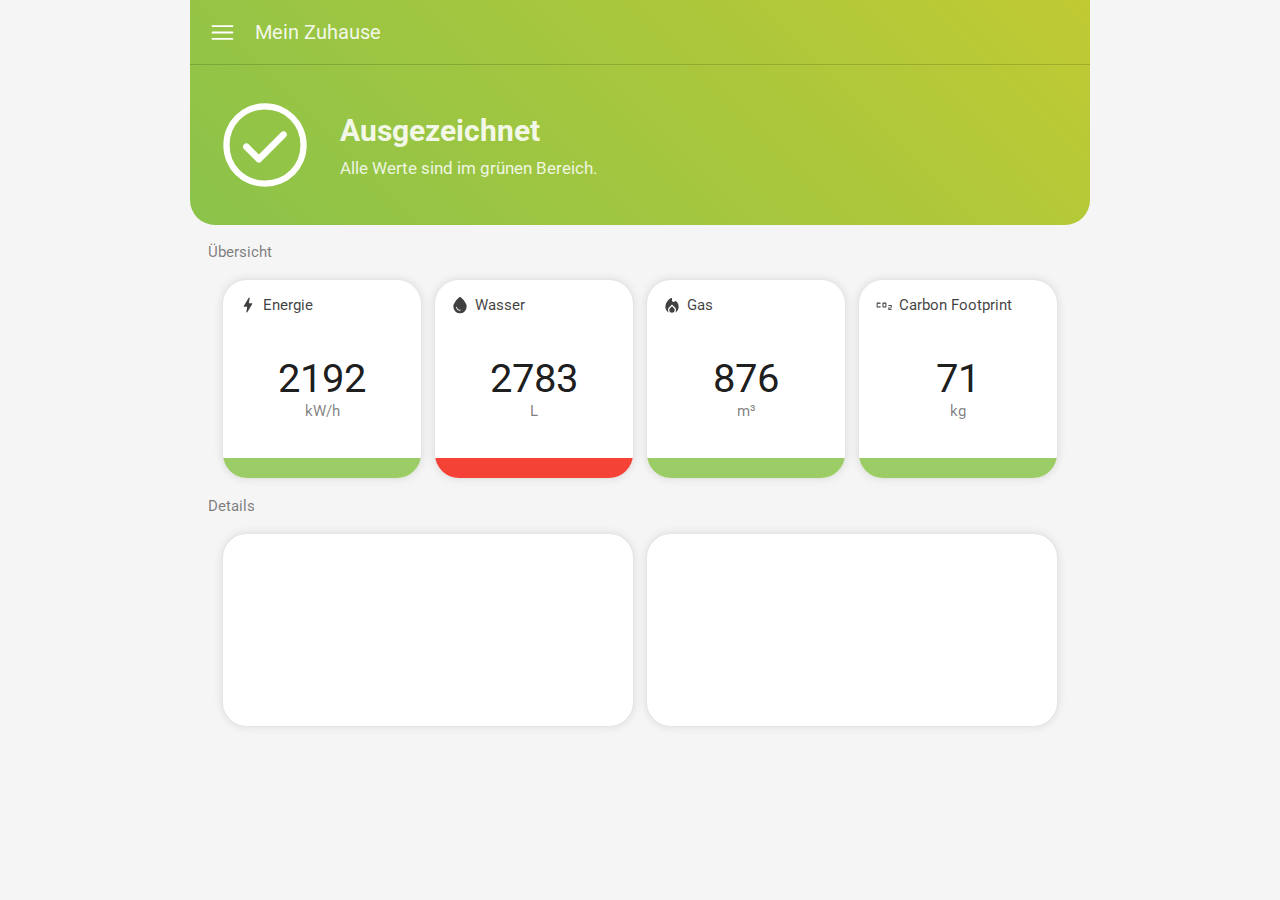
==== gui/index.html @ 5c4f4f7b "Add files via upload" ====
<!DOCTYPE html>

<html lang="de" dir="ltr">

<head>

  <meta charset="utf-8">
  <meta name="viewport" content="width=device-width, initial-scale=1">

  <link rel="stylesheet" href="style.css">
  <link href="https://fonts.googleapis.com/css2?family=Roboto:wght@400;700&display=swap" rel="stylesheet">

  <script type="text/javascript" src="main.js"></script>

  <title>LF10 FIAE</title>

</head>

<body>

  <div id="main_wrapper">

    <div id="header">

      <div id="header_bar">

        <div id="header_bar_icon"></div>
        <div id="header_bar_text">Mein Zuhause</div>

      </div>

      <div id="header_info">

        <div id="header_info_icon"></div>

        <div id="header_info_wrapper">

          <div id="header_info_status">Verbinden...</div>
          <div id="header_info_text"></div>

        </div>

      </div>

    </div>

    <div id="body">

      <div class="body_title">Übersicht</div>

      <div class="tile tile_small">

        <div class="tile_header">
          <div class="tile_header_icon tile_header_icon_power"></div>
          <div class="tile_header_text">Energie</div>
        </div>

        <div class="tile_content">
          <div class="tile_wrapper">
            <div class="tile_value">2192</div>
            <div class="tile_unit">kW/h</div>
          </div>
        </div>

        <div class="tile_footer tile_footer_good"></div>

      </div>


      <div class="tile tile_small">


        <div class="tile_header">
          <div class="tile_header_icon tile_header_icon_water"></div>
          <div class="tile_header_text">Wasser</div>
        </div>

        <div class="tile_content">
          <div class="tile_wrapper">
            <div class="tile_value">2783</div>
            <div class="tile_unit">L</div>
          </div>
        </div>

        <div class="tile_footer tile_footer_bad"></div>

      </div>

      <div class="tile tile_small">


        <div class="tile_header">
          <div class="tile_header_icon tile_header_icon_gas"></div>
          <div class="tile_header_text">Gas</div>
        </div>

        <div class="tile_content">
          <div class="tile_wrapper">
            <div class="tile_value">876</div>
            <div class="tile_unit">m³</div>
          </div>
        </div>

        <div class="tile_footer tile_footer_good"></div>

      </div>

      <div class="tile tile_small">


        <div class="tile_header">
          <div class="tile_header_icon tile_header_icon_carbon"></div>
          <div class="tile_header_text">Carbon Footprint</div>
        </div>

        <div class="tile_content">
          <div class="tile_wrapper">
            <div class="tile_value">71</div>
            <div class="tile_unit">kg</div>
          </div>
        </div>

        <div class="tile_footer tile_footer_good"></div>

      </div>

      <div class="body_title">Details</div>

      <div class="tile tile_large"></div>
      <div class="tile tile_large"></div>

    </div>

  </div>

</body>

</html>
---- gui/style.css ----
body{

  margin: 0;
  padding: 0;

  font-family: "Roboto", sans-serif;
  font-size: 0;
  font-weight: 400;
  color: rgba(0,0,0,0.9);

  background-color: #F5F5F5;

}

div{

  display: inline-block;
  box-sizing: border-box;
  vertical-align: top;

}

#main_wrapper{

  position: absolute;

  width: 100%;
  max-width: 900px;

  left: 50%;
  transform: translateX(-50%);

}

/*----------------------------------------------------------------------------------------------------------*/

#header{

  width: 100%;
  height: 225px;

  border-bottom-left-radius: 25px;
  border-bottom-right-radius: 25px;

  background-color: #9E9E9E;

}

.header_good{ background: linear-gradient(45deg, rgba(139,195,74,1) 0%, rgba(192,202,51,1) 100%); }
.header_warn{ background: linear-gradient(45deg, rgba(255,179,0,1) 0%, rgba(253,216,53,1) 100%);  }
.header_bad { background: linear-gradient(45deg, rgba(211,47,47,1) 0%, rgba(239,83,80,1) 100%); }

#header_bar{

  width: 100%;
  height: 65px;

  border-bottom: 1px solid rgba(0,0,0,0.15);

}

#header_bar_icon{

  width: 65px;
  height: 65px;

  background-image: url("img/hamburger.svg");
  background-position: center;
  background-repeat: no-repeat;
  background-size: 45%;

}

#header_bar_text{

  width: calc(100% - 65px);
  height: 65px;

  font-size: 20px;
  color: rgba(255,255,255,0.9);
  line-height: 65px;

}

#header_info{

  position: relative;
  width: 100%;
  height: calc(100% - 65px);

}

#header_info_icon{

  width: 100px;
  height: 100%;

  margin-left: 25px;

  background-position: center;
  background-repeat: no-repeat;
  background-size: 100%;

}

.header_info_icon_good{ background-image: url("img/gut.svg");     }
.header_info_icon_warn{ background-image: url("img/info.svg");    }
.header_info_icon_bad { background-image: url("img/warnung.svg"); }

#header_info_wrapper{

  position: absolute;
  width: calc(100% - 125px);

  padding-left: 25px;
  padding-right: 25px;

  top: 50%;
  transform: translateY(-50%);

}

#header_info_status{

  width: 100%;

  margin-bottom: 10px;

  font-size: 30px;
  color: rgba(255,255,255,0.9);
  font-weight: 700;

}

#header_info_text{

  width: 100%;
  font-size: 17px;
  color: rgba(255,255,255,0.85);

}

/*----------------------------------------------------------------------------------------------------------*/

#body{

  width: 100%;
  padding: 6px;

  text-align: center;

}

.body_title{

  width: 100%;
  padding: 12px;

  text-align: left;
  font-size: 15px;
  color: rgba(0,0,0,0.5);

}

.tile{

  margin: 6px;
  overflow: hidden;

  border: 1px solid rgba(0,0,0,0.1);
  border-radius: 25px;

  box-shadow: 0px 0px 10px 0px rgba(0,0,0,0.1);
  background-color: #FFFFFF;

  text-align: left;

}

.tile_small{

  width: calc(50% - 12px);
  max-width: 200px;
  max-height: 200px;

}

.tile_large{

  width: calc(100% - 12px);
  max-width: 412px;
  max-height: 200px;

}

.tile_header{

  width: 100%;

  padding: 15px;
  padding-bottom: 0;

}

.tile_header_icon{

  width: 20px;
  height: 20px;

  margin-right: 5px;

  background-position: center;
  background-repeat: no-repeat;
  background-size: 100%;

  background-image: url("img/info.svg");

  opacity: 0.75;

}

.tile_header_icon_power{ background-image: url("img/strom.svg"); }
.tile_header_icon_water{ background-image: url("img/wasser.svg"); }
.tile_header_icon_gas  { background-image: url("img/gas.svg"); }
.tile_header_icon_carbon{ background-image: url("img/carbon.svg"); }

.tile_header_text{

  width: calc(100% - 25px);

  font-size: 15px;
  line-height: 20px;
  color: rgba(0,0,0,0.75);

}

.tile_content{

  position: relative;
  width: 100%;
  height: calc(100% - 55px);

}

.tile_wrapper{

  position: relative;

  width: 100%;

  top: 50%;
  transform: translateY(-50%);

  text-align: center;

}

.tile_value{

  width: 100%;
  font-size: 40px;

}

.tile_unit{

  width: 100%;
  font-size: 15px;
  color: rgba(0,0,0,0.5);

}

.tile_footer{

  width: 100%;
  height: 20px;

  background-color: #9E9E9E;

}

.tile_footer_good{ background-color: #9CCC65; }
.tile_footer_warn{ background-color: #FBC02D; }
.tile_footer_bad { background-color: #F44336; }
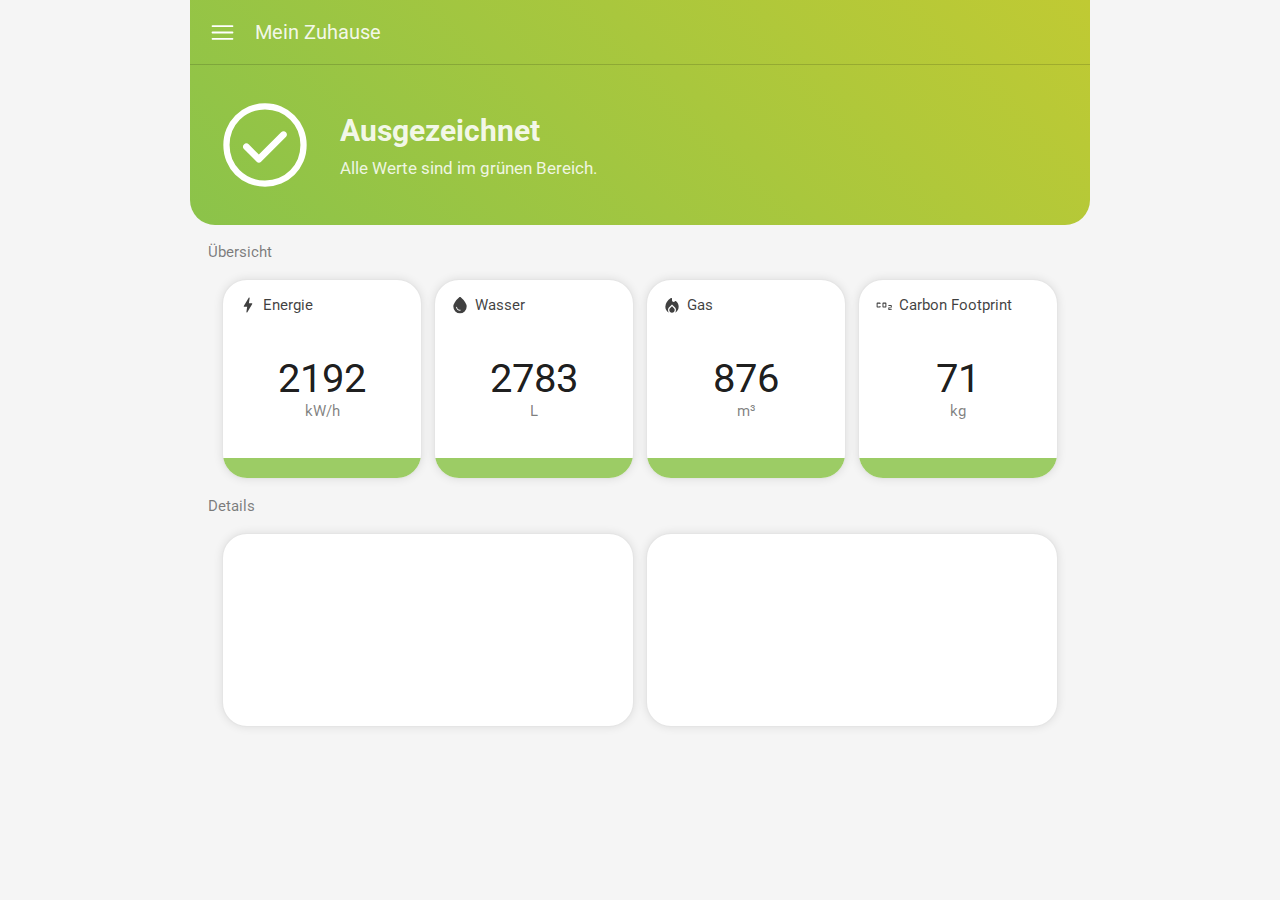
==== commit aa3f486d: "Add files via upload" ====
--- a/gui/index.html
+++ b/gui/index.html
@@ -48,7 +48,7 @@
 
       <div class="body_title">Übersicht</div>
 
-      <div class="tile tile_small">
+      <div class="tile tile_small" id="energie">
 
         <div class="tile_header">
           <div class="tile_header_icon tile_header_icon_power"></div>
@@ -82,7 +82,7 @@
           </div>
         </div>
 
-        <div class="tile_footer tile_footer_bad"></div>
+        <div class="tile_footer tile_footer_good"></div>
 
       </div>
 
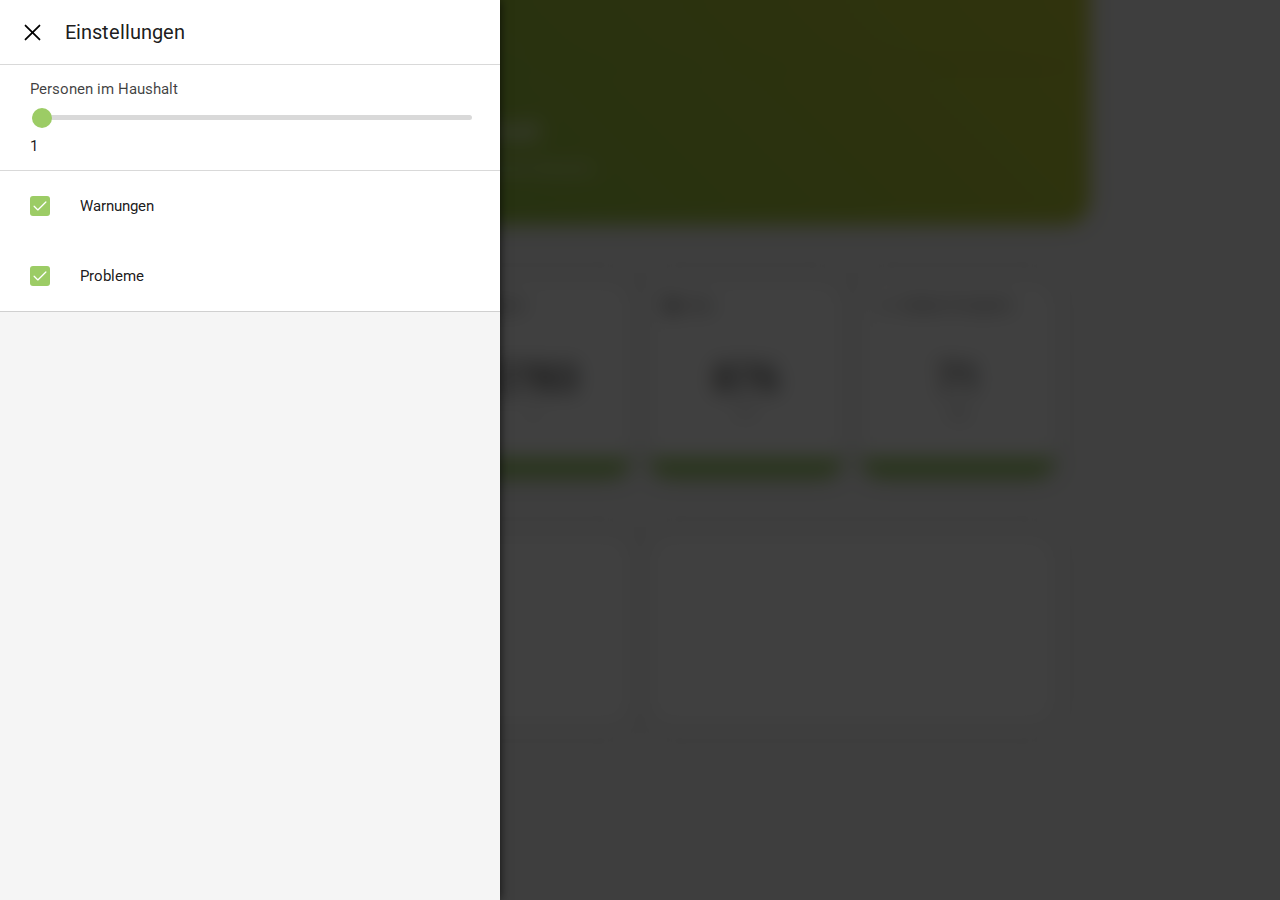
==== commit 9d363db5: "Add files via upload" ====
--- a/gui/index.html
+++ b/gui/index.html
@@ -6,6 +6,7 @@
 
   <meta charset="utf-8">
   <meta name="viewport" content="width=device-width, initial-scale=1">
+  <meta name="mobile-web-app-capable" content="yes">
 
   <link rel="stylesheet" href="style.css">
   <link href="https://fonts.googleapis.com/css2?family=Roboto:wght@400;700&display=swap" rel="stylesheet">
@@ -18,13 +19,63 @@
 
 <body>
 
+  <div id="settings_wrapper">
+
+    <div id="settings_blocker"></div>
+
+    <div id="settings">
+
+      <div id="settings_header">
+
+        <div id="settings_close" onclick="settingsOFF();"></div>
+        <div id="settings_text">Einstellungen</div>
+
+      </div>
+
+      <div class="setting_slider">
+
+        <div class="setting_slider_title">Personen im Haushalt</div>
+        <div class="setting_slider_range">
+          <input type="range" min="1" max="10" value="1" id="people_slider" oninput="changePeople();" onchange="submitPeople();">
+        </div>
+        <div class="setting_slider_value" id="people_value">1</div>
+
+      </div>
+
+      <div id="settings_box">
+
+        <div class="setting_checkbox" onclick="selectBox(this);" id="warnungen">
+
+          <div class="setting_checkbox_box">
+            <input type="checkbox" checked="checked">
+          </div>
+
+          <div class="setting_checkbox_text" >Warnungen</div>
+
+        </div>
+        <div class="setting_checkbox" onclick="selectBox(this);" id="probleme">
+
+          <div class="setting_checkbox_box">
+            <input type="checkbox" checked="checked">
+          </div>
+
+          <div class="setting_checkbox_text">Probleme</div>
+
+        </div>
+
+      </div>
+
+    </div>
+
+  </div>
+
   <div id="main_wrapper">
 
     <div id="header">
 
       <div id="header_bar">
 
-        <div id="header_bar_icon"></div>
+        <div id="header_bar_icon" onclick="settingsON();"></div>
         <div id="header_bar_text">Mein Zuhause</div>
 
       </div>
@@ -67,7 +118,7 @@
       </div>
 
 
-      <div class="tile tile_small">
+      <div class="tile tile_small" id="wasser">
 
 
         <div class="tile_header">
@@ -86,7 +137,7 @@
 
       </div>
 
-      <div class="tile tile_small">
+      <div class="tile tile_small" id="gas">
 
 
         <div class="tile_header">
@@ -105,7 +156,7 @@
 
       </div>
 
-      <div class="tile tile_small">
+      <div class="tile tile_small" id="co2">
 
 
         <div class="tile_header">
--- a/gui/style.css
+++ b/gui/style.css
@@ -10,6 +10,8 @@
 
   background-color: #F5F5F5;
 
+  user-select: none;
+
 }
 
 div{
@@ -30,7 +32,266 @@
   left: 50%;
   transform: translateX(-50%);
 
-}
+  z-index: 1;
+
+}
+
+/*----------------------------------------------------------------------------------------------------------*/
+
+@keyframes menu_slide_in_ani {
+  0%  { transform: translateX(-110%); }
+  100%{ transform: translateX(0%);    }
+}
+
+@keyframes menu_slide_out_ani {
+  0%  { transform: translateX(0%);    }
+  100%{ transform: translateX(-110%); }
+}
+
+@keyframes setting_in_ani {
+  0%  { opacity: 0; }
+  100%{ opacity: 1; }
+}
+
+@keyframes setting_out_ani {
+  0%  { opacity: 1; }
+  100%{ opacity: 0; }
+}
+
+.setting_in { animation: setting_in_ani     0.3s forwards; }
+.setting_out{ animation: setting_out_ani    0.3s forwards; }
+.menu_in    { animation: menu_slide_in_ani  0.3s forwards; }
+.menu_out   { animation: menu_slide_out_ani 0.3s forwards; }
+
+
+#settings_wrapper{
+
+  position: fixed;
+
+  width: 100%;
+  height: 100%;
+
+  z-index: 500;
+
+}
+
+#settings_blocker{
+
+  position: absolute;
+
+  width: 100%;
+  height: 100%;
+
+  background-color: rgba(0,0,0,0.75);
+  backdrop-filter: blur(10px);
+
+  z-index: 510;
+
+}
+
+#settings{
+
+  position: relative;
+
+  width: 85%;
+  max-width: 500px;
+  height: 100%;
+
+  box-shadow: 0px 0px 10px 0px rgba(0,0,0,0.75);
+  background-color: #F5F5F5;
+
+  z-index: 520;
+
+}
+
+#settings_header{
+
+  width: 100%;
+  height: 65px;
+
+  border-bottom: 1px solid rgba(0,0,0,0.15);
+  background-color: #FFFFFF;
+
+}
+
+#settings_close{
+
+  width: 65px;
+  height: 65px;
+
+  background-image: url("img/close.svg");
+  background-position: center;
+  background-repeat: no-repeat;
+  background-size: 45%;
+
+  cursor: pointer;
+
+}
+
+#settings_text{
+
+  width: calc(100% - 65px);
+  height: 65px;
+
+  line-height: 65px;
+  font-size: 20px;
+
+}
+
+
+
+
+
+.setting_slider{
+
+  width: 100%;
+
+  padding: 15px;
+  padding-left: 30px;
+  padding-right: 30px;
+
+  background-color: #FFFFFF;
+  border-bottom: 1px solid rgba(0,0,0,0.15);
+
+}
+
+.setting_slider_title{
+
+  width: 100%;
+  font-size: 15px;
+  color: rgba(0,0,0,0.75);
+
+}
+
+.setting_slider_range{
+
+  width: 100%;
+
+  padding-top: 15px;
+  padding-bottom: 15px;
+
+}
+
+.setting_slider_value{
+
+  width: 100%;
+  font-size: 15px;
+
+}
+
+
+#people_slider{
+
+  -webkit-appearance: none;
+  appearance: none;
+  outline: none;
+
+  width: 100%;
+  height: 5px;
+
+  border-radius: 5px;
+
+  background: rgba(0,0,0,0.15);
+
+  cursor: pointer;
+
+}
+
+#people_slider::-webkit-slider-thumb {
+
+  -webkit-appearance: none;
+  appearance: none;
+
+  width: 20px;
+  height: 20px;
+
+  border-radius: 20px;
+
+  background: #9CCC65;
+
+
+}
+
+
+
+
+
+
+#settings_box{
+
+  width: 100%;
+  border-bottom: 1px solid rgba(0,0,0,0.15);
+
+}
+
+.setting_checkbox{
+
+  width: 100%;
+  background-color: #FFFFFF;
+
+  padding: 15px;
+  padding-left: 30px;
+  padding-right: 30px;
+
+  cursor: pointer;
+
+}
+
+.setting_checkbox_box{
+
+  position: relative;
+
+  width: 20px;
+  height: 40px;
+
+}
+
+[type="checkbox"] {
+
+  -webkit-appearance: none;
+  appearance: none;
+
+  pointer-events: none;
+
+  width: 20px;
+  height: 20px;
+
+  margin: 0;
+  margin-top: 10px;
+
+  border: 1px solid rgba(0,0,0,0.5);
+  border-radius: 3px;
+
+  background-position: center;
+  background-repeat: no-repeat;
+  background-size: 100%;
+
+  transition: 0.2s;
+
+}
+
+[type="checkbox"]:checked {
+
+  background-color: #9CCC65;
+  border: 0px;
+
+  background-image: url("img/check.svg");
+
+}
+
+.setting_checkbox_text{
+
+  width: calc(100% - 20px);
+  height: 40px;
+
+  line-height: 40px;
+  font-size: 15px;
+
+  padding-left: 30px;
+
+}
+
+
 
 /*----------------------------------------------------------------------------------------------------------*/
 
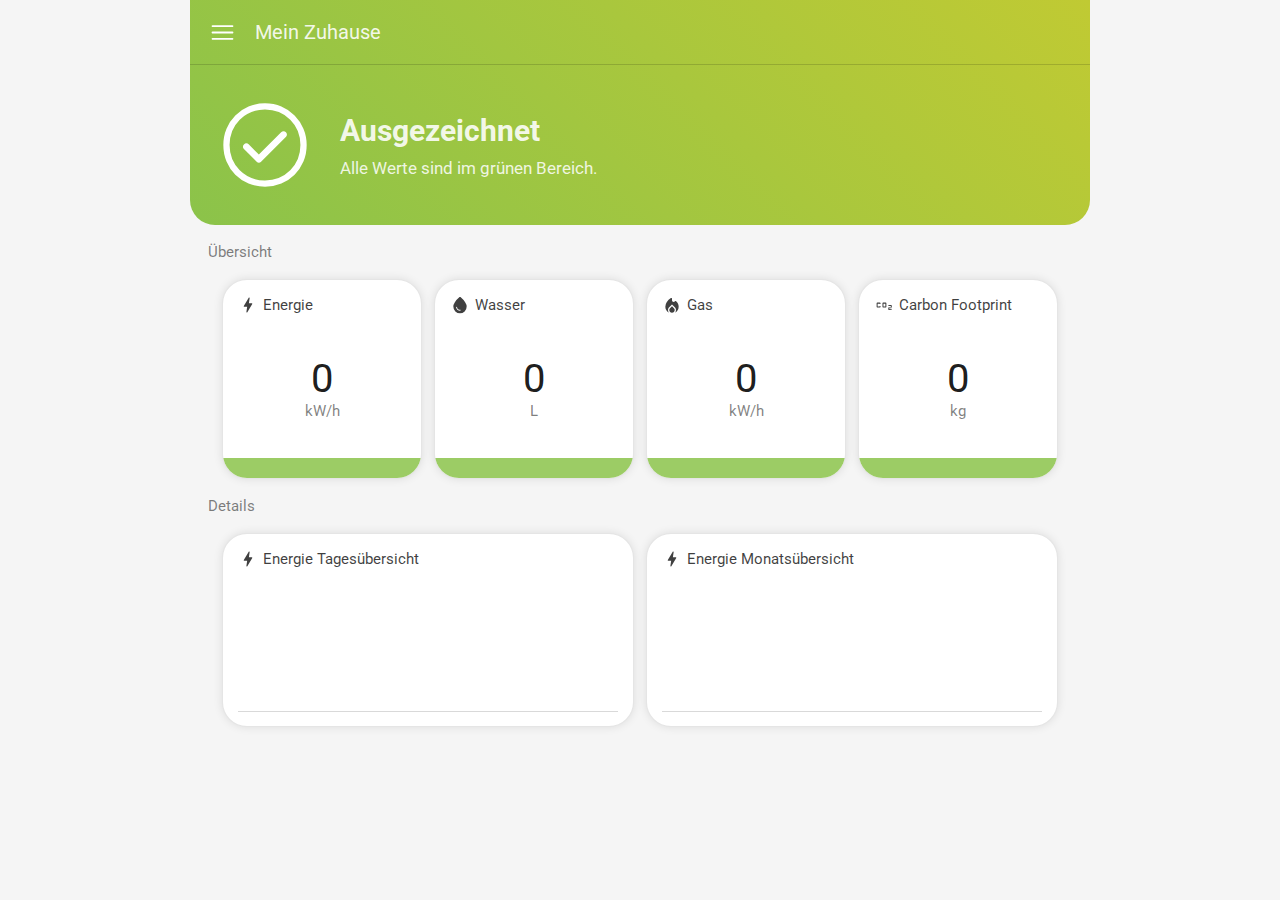
==== commit 1191d4fb: "Add files via upload" ====
--- a/gui/index.html
+++ b/gui/index.html
@@ -19,7 +19,7 @@
 
 <body>
 
-  <div id="settings_wrapper">
+  <div id="settings_wrapper" style="display: none;">
 
     <div id="settings_blocker"></div>
 
@@ -108,7 +108,7 @@
 
         <div class="tile_content">
           <div class="tile_wrapper">
-            <div class="tile_value">2192</div>
+            <div class="tile_value">0</div>
             <div class="tile_unit">kW/h</div>
           </div>
         </div>
@@ -128,7 +128,7 @@
 
         <div class="tile_content">
           <div class="tile_wrapper">
-            <div class="tile_value">2783</div>
+            <div class="tile_value">0</div>
             <div class="tile_unit">L</div>
           </div>
         </div>
@@ -147,8 +147,8 @@
 
         <div class="tile_content">
           <div class="tile_wrapper">
-            <div class="tile_value">876</div>
-            <div class="tile_unit">m³</div>
+            <div class="tile_value">0</div>
+            <div class="tile_unit">kW/h</div>
           </div>
         </div>
 
@@ -166,7 +166,7 @@
 
         <div class="tile_content">
           <div class="tile_wrapper">
-            <div class="tile_value">71</div>
+            <div class="tile_value">0</div>
             <div class="tile_unit">kg</div>
           </div>
         </div>
@@ -177,8 +177,43 @@
 
       <div class="body_title">Details</div>
 
-      <div class="tile tile_large"></div>
-      <div class="tile tile_large"></div>
+
+
+
+
+
+      <div class="tile tile_large">
+
+        <div class="tile_header">
+          <div class="tile_header_icon tile_header_icon_power"></div>
+          <div class="tile_header_text">Energie Tagesübersicht</div>
+        </div>
+
+        <div class="tile_canvas_wrapper">
+          <canvas class="tile_canvas" id="canvas_month_day"></canvas>
+        </div>
+
+
+      </div>
+
+
+      <div class="tile tile_large">
+
+        <div class="tile_header">
+          <div class="tile_header_icon tile_header_icon_power"></div>
+          <div class="tile_header_text">Energie Monatsübersicht</div>
+        </div>
+
+        <div class="tile_canvas_wrapper">
+          <canvas class="tile_canvas" id="canvas_month_power"></canvas>
+        </div>
+
+
+      </div>
+
+
+
+
 
     </div>
 
--- a/gui/style.css
+++ b/gui/style.css
@@ -138,10 +138,6 @@
 
 }
 
-
-
-
-
 .setting_slider{
 
   width: 100%;
@@ -212,11 +208,6 @@
 
 }
 
-
-
-
-
-
 #settings_box{
 
   width: 100%;
@@ -290,8 +281,6 @@
   padding-left: 30px;
 
 }
-
-
 
 /*----------------------------------------------------------------------------------------------------------*/
 
@@ -543,3 +532,31 @@
 .tile_footer_good{ background-color: #9CCC65; }
 .tile_footer_warn{ background-color: #FBC02D; }
 .tile_footer_bad { background-color: #F44336; }
+
+
+
+
+
+
+
+
+.tile_canvas_wrapper{
+
+  position: relative;
+
+  width: 100%;
+  height: calc(100% - 35px);
+
+  padding: 15px;
+
+}
+
+.tile_canvas{
+
+  position: absolute;
+  width: calc(100% - 30px);
+  height: calc(100% - 30px);
+
+  border-bottom: 1px solid rgba(0,0,0,0.15);
+
+}
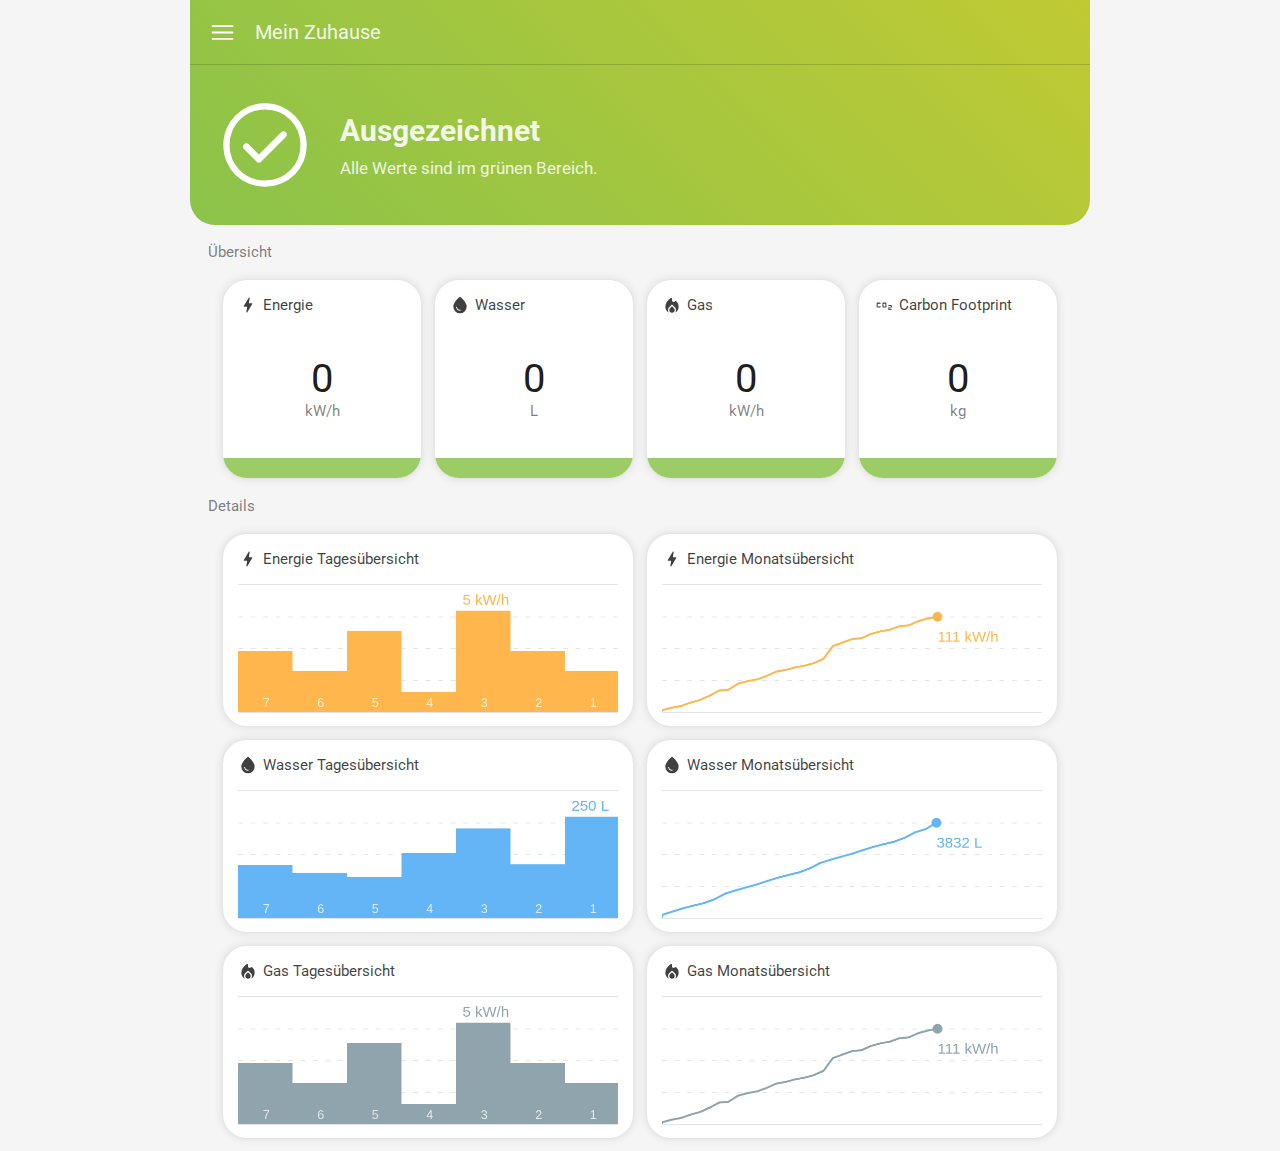
==== commit 31be7d8f: "Add files via upload" ====
--- a/gui/index.html
+++ b/gui/index.html
@@ -11,6 +11,9 @@
   <link rel="stylesheet" href="style.css">
   <link href="https://fonts.googleapis.com/css2?family=Roboto:wght@400;700&display=swap" rel="stylesheet">
 
+  <script type="text/javascript" src="js/userData.js"></script>
+  <script type="text/javascript" src="js/gui.js"></script>
+  <script type="text/javascript" src="js/plotter.js"></script>
   <script type="text/javascript" src="main.js"></script>
 
   <title>LF10 FIAE</title>
@@ -190,12 +193,10 @@
         </div>
 
         <div class="tile_canvas_wrapper">
-          <canvas class="tile_canvas" id="canvas_month_day"></canvas>
-        </div>
-
-
-      </div>
-
+          <canvas class="tile_canvas" id="canvas_day_power"></canvas>
+        </div>
+
+      </div>
 
       <div class="tile tile_large">
 
@@ -208,6 +209,57 @@
           <canvas class="tile_canvas" id="canvas_month_power"></canvas>
         </div>
 
+      </div>
+
+      <div class="tile tile_large">
+
+        <div class="tile_header">
+          <div class="tile_header_icon tile_header_icon_water"></div>
+          <div class="tile_header_text">Wasser Tagesübersicht</div>
+        </div>
+
+        <div class="tile_canvas_wrapper">
+          <canvas class="tile_canvas" id="canvas_day_water"></canvas>
+        </div>
+
+      </div>
+
+      <div class="tile tile_large">
+
+        <div class="tile_header">
+          <div class="tile_header_icon tile_header_icon_water"></div>
+          <div class="tile_header_text">Wasser Monatsübersicht</div>
+        </div>
+
+        <div class="tile_canvas_wrapper">
+          <canvas class="tile_canvas" id="canvas_month_water"></canvas>
+        </div>
+
+      </div>
+
+      <div class="tile tile_large">
+
+        <div class="tile_header">
+          <div class="tile_header_icon tile_header_icon_gas"></div>
+          <div class="tile_header_text">Gas Tagesübersicht</div>
+        </div>
+
+        <div class="tile_canvas_wrapper">
+          <canvas class="tile_canvas" id="canvas_day_gas"></canvas>
+        </div>
+
+      </div>
+
+      <div class="tile tile_large">
+
+        <div class="tile_header">
+          <div class="tile_header_icon tile_header_icon_gas"></div>
+          <div class="tile_header_text">Gas Monatsübersicht</div>
+        </div>
+
+        <div class="tile_canvas_wrapper">
+          <canvas class="tile_canvas" id="canvas_month_gas"></canvas>
+        </div>
 
       </div>
 
--- a/gui/style.css
+++ b/gui/style.css
@@ -553,10 +553,10 @@
 
 .tile_canvas{
 
-  position: absolute;
-  width: calc(100% - 30px);
-  height: calc(100% - 30px);
-
-  border-bottom: 1px solid rgba(0,0,0,0.15);
-
-}
+  width: 100%;
+  height: 100%;
+
+  border-top: 1px solid rgba(0,0,0,0.1);
+  border-bottom: 1px solid rgba(0,0,0,0.1);
+
+}
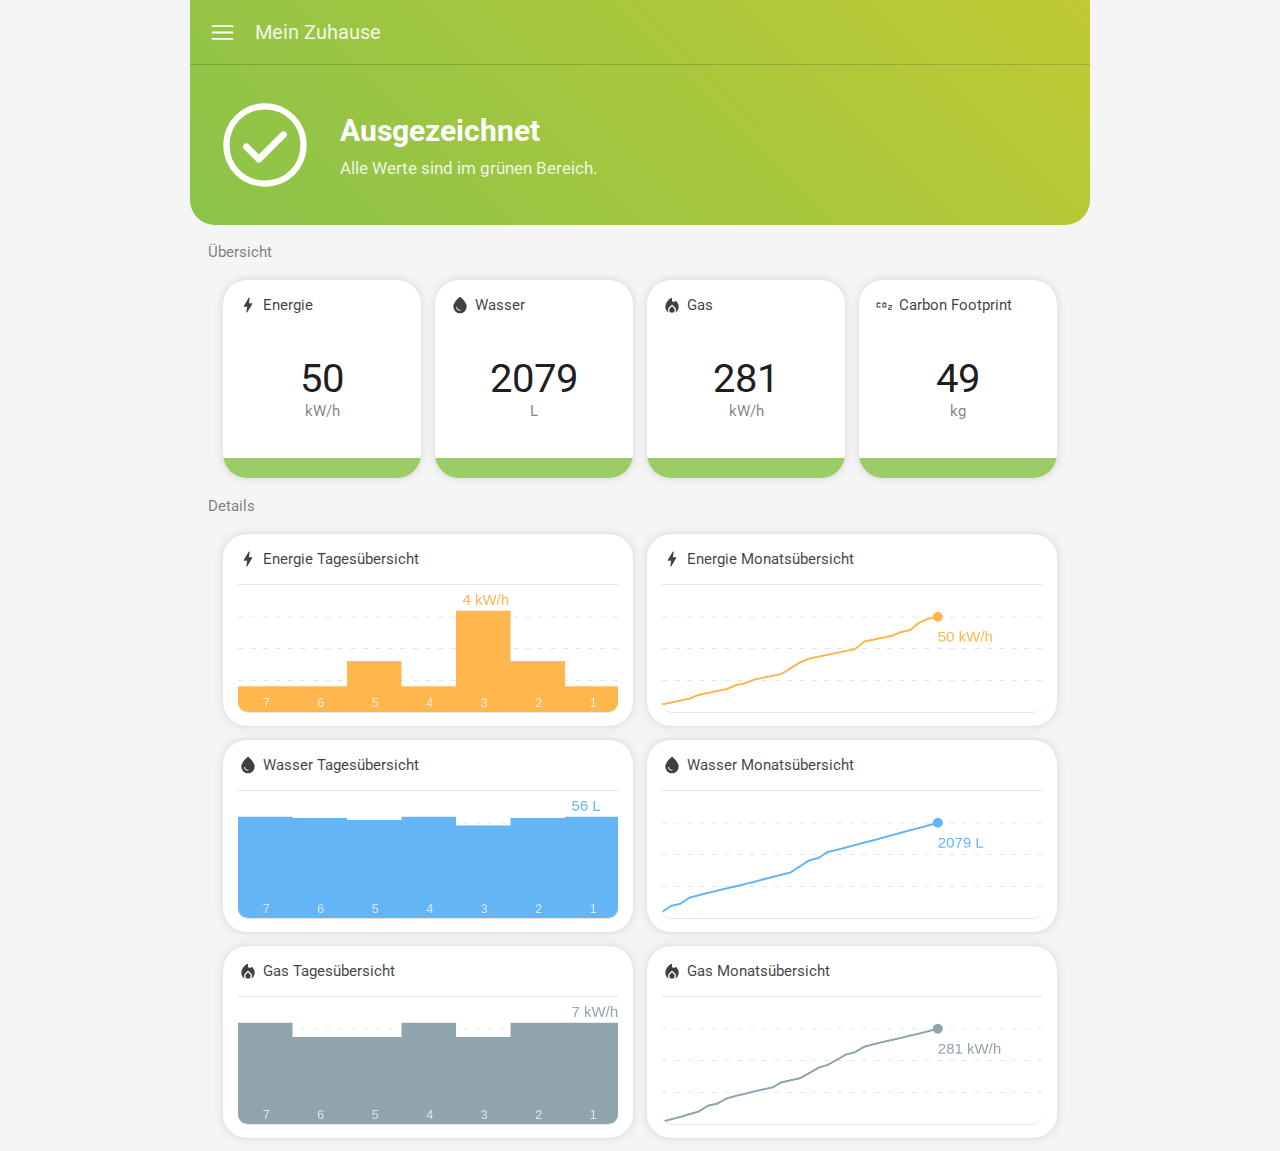
==== commit 11d74cb3: "Add files via upload" ====
--- a/gui/index.html
+++ b/gui/index.html
@@ -14,6 +14,7 @@
   <script type="text/javascript" src="js/userData.js"></script>
   <script type="text/javascript" src="js/gui.js"></script>
   <script type="text/javascript" src="js/plotter.js"></script>
+  <script type="text/javascript" src="js/randomizer.js"></script>
   <script type="text/javascript" src="main.js"></script>
 
   <title>LF10 FIAE</title>
@@ -63,6 +64,79 @@
           </div>
 
           <div class="setting_checkbox_text">Probleme</div>
+
+        </div>
+
+      </div>
+
+      <div id="settings_values">
+
+        <div class="settings_value" id="settings_value_power">
+
+          <div class="settings_value_header">
+            <div class="settings_value_icon tile_header_icon_power"></div>
+            <div class="settings_value_text">Energie</div>
+          </div>
+
+          <div class="settings_value_lines">
+
+            <div class="settings_value_line">
+              <div class="settings_value_opt">Warnung:</div>
+              <div class="settings_value_value">0</div>
+            </div>
+
+            <div class="settings_value_line">
+              <div class="settings_value_opt">Problem:</div>
+              <div class="settings_value_value">0</div>
+            </div>
+
+          </div>
+
+        </div>
+
+        <div class="settings_value" id="settings_value_water">
+
+          <div class="settings_value_header">
+            <div class="settings_value_icon tile_header_icon_water"></div>
+            <div class="settings_value_text">Wasser</div>
+          </div>
+
+          <div class="settings_value_lines">
+
+            <div class="settings_value_line">
+              <div class="settings_value_opt">Warnung:</div>
+              <div class="settings_value_value">0</div>
+            </div>
+
+            <div class="settings_value_line">
+              <div class="settings_value_opt">Problem:</div>
+              <div class="settings_value_value">0</div>
+            </div>
+
+          </div>
+
+        </div>
+
+        <div class="settings_value" id="settings_value_gas">
+
+          <div class="settings_value_header">
+            <div class="settings_value_icon tile_header_icon_gas"></div>
+            <div class="settings_value_text">Gas</div>
+          </div>
+
+          <div class="settings_value_lines">
+
+            <div class="settings_value_line">
+              <div class="settings_value_opt">Warnung:</div>
+              <div class="settings_value_value">0</div>
+            </div>
+
+            <div class="settings_value_line">
+              <div class="settings_value_opt">Problem:</div>
+              <div class="settings_value_value">0</div>
+            </div>
+
+          </div>
 
         </div>
 
@@ -120,9 +194,7 @@
 
       </div>
 
-
       <div class="tile tile_small" id="wasser">
-
 
         <div class="tile_header">
           <div class="tile_header_icon tile_header_icon_water"></div>
@@ -142,7 +214,6 @@
 
       <div class="tile tile_small" id="gas">
 
-
         <div class="tile_header">
           <div class="tile_header_icon tile_header_icon_gas"></div>
           <div class="tile_header_text">Gas</div>
@@ -161,7 +232,6 @@
 
       <div class="tile tile_small" id="co2">
 
-
         <div class="tile_header">
           <div class="tile_header_icon tile_header_icon_carbon"></div>
           <div class="tile_header_text">Carbon Footprint</div>
@@ -180,11 +250,6 @@
 
       <div class="body_title">Details</div>
 
-
-
-
-
-
       <div class="tile tile_large">
 
         <div class="tile_header">
@@ -263,10 +328,6 @@
 
       </div>
 
-
-
-
-
     </div>
 
   </div>
--- a/gui/style.css
+++ b/gui/style.css
@@ -282,6 +282,92 @@
 
 }
 
+
+#settings_values{
+
+  width: 100%;
+
+  padding: 15px;
+  padding-left: 30px;
+  padding-right: 30px;
+
+}
+
+.settings_value{
+
+  width: 100%;
+
+  padding-top: 15px;
+  padding-bottom: 15px;
+
+}
+
+.settings_value_header{
+
+  width: 100%;
+  height: 20px;
+  margin-bottom: 5px;
+
+}
+
+.settings_value_icon{
+
+  width: 20px;
+  height: 20px;
+
+  background-position: center;
+  background-repeat: no-repeat;
+  background-size: 100%;
+
+}
+
+.settings_value_text{
+
+  width: calc(100% - 20px);
+  height: 20px;
+
+  padding-left: 5px;
+
+  font-size: 15px;
+  line-height: 20px;
+
+}
+
+.settings_value_lines{
+
+  width: calc(100% - 25px);
+  margin-left: 25px;
+
+}
+
+.settings_value_line{
+
+  width: 100%;
+  height: 20px;
+
+}
+
+.settings_value_opt{
+
+  width: 75px;
+  height: 20px;
+
+  font-size: 13px;
+  color: rgba(0,0,0,0.5);
+  line-height: 20px;
+
+}
+
+.settings_value_value{
+
+  width: calc(100% - 75px);
+  height: 20px;
+
+  font-size: 15px;
+  line-height: 20px;
+
+}
+
 /*----------------------------------------------------------------------------------------------------------*/
 
 #header{
@@ -377,7 +463,7 @@
   margin-bottom: 10px;
 
   font-size: 30px;
-  color: rgba(255,255,255,0.9);
+  color: rgba(255,255,255,1);
   font-weight: 700;
 
 }
@@ -559,4 +645,9 @@
   border-top: 1px solid rgba(0,0,0,0.1);
   border-bottom: 1px solid rgba(0,0,0,0.1);
 
-}
+  border-bottom-left-radius: 10px;
+  border-bottom-right-radius: 10px;
+
+  overflow: hidden;
+
+}
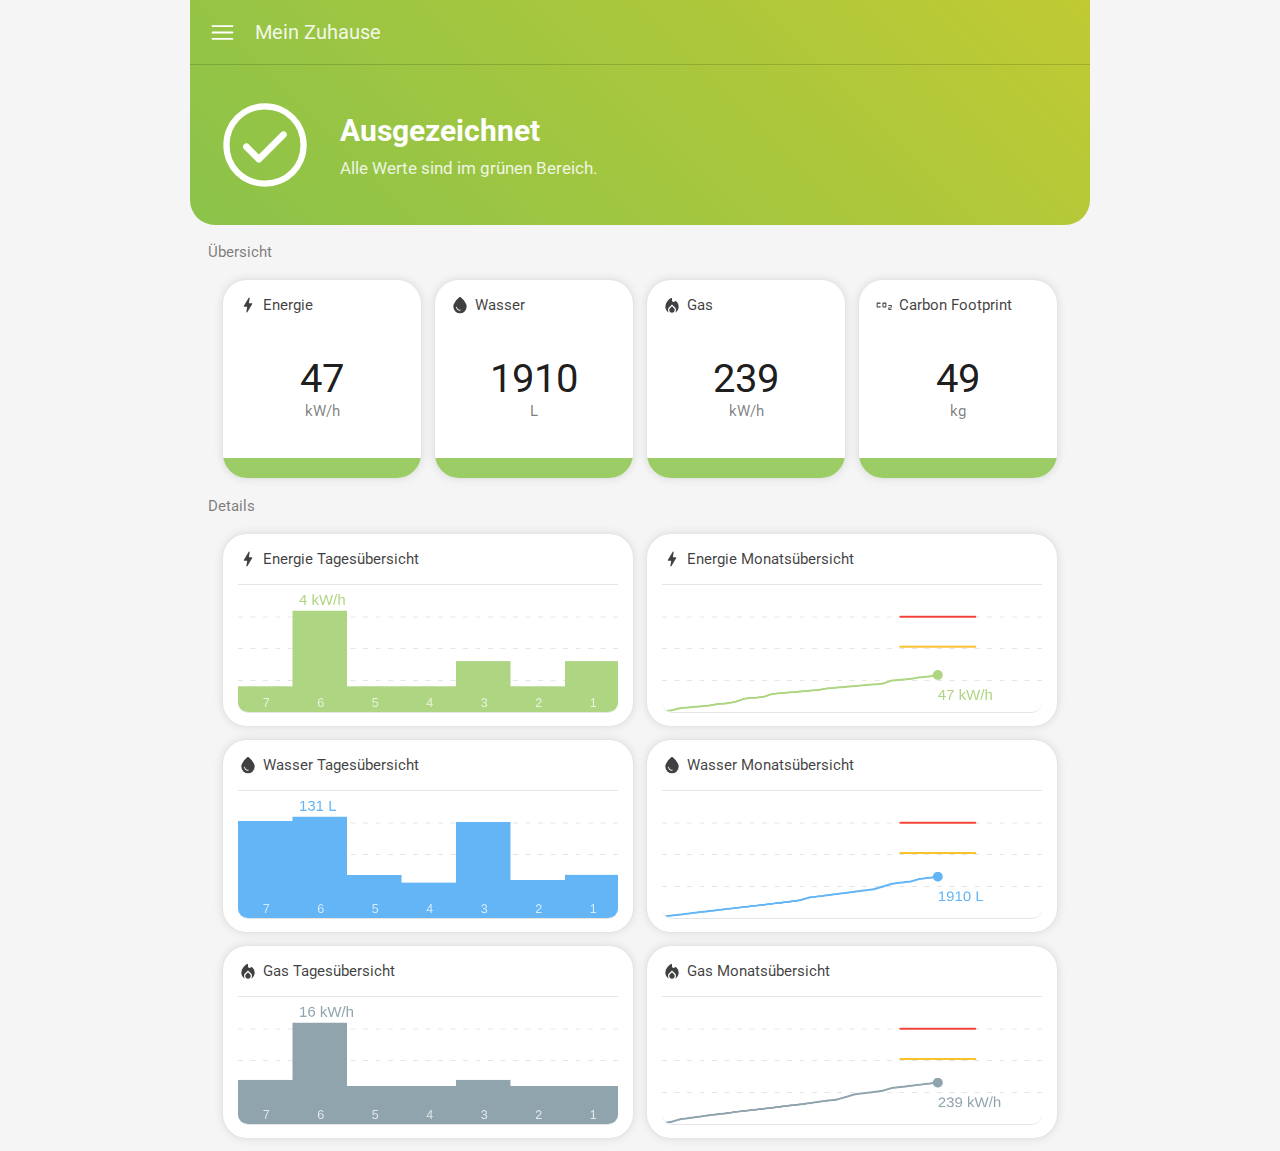
==== commit 50b66386: "Add files via upload" ====
--- a/gui/index.html
+++ b/gui/index.html
@@ -15,6 +15,7 @@
   <script type="text/javascript" src="js/gui.js"></script>
   <script type="text/javascript" src="js/plotter.js"></script>
   <script type="text/javascript" src="js/randomizer.js"></script>
+  <script type="text/javascript" src="js/websocket.js"></script>
   <script type="text/javascript" src="main.js"></script>
 
   <title>LF10 FIAE</title>
